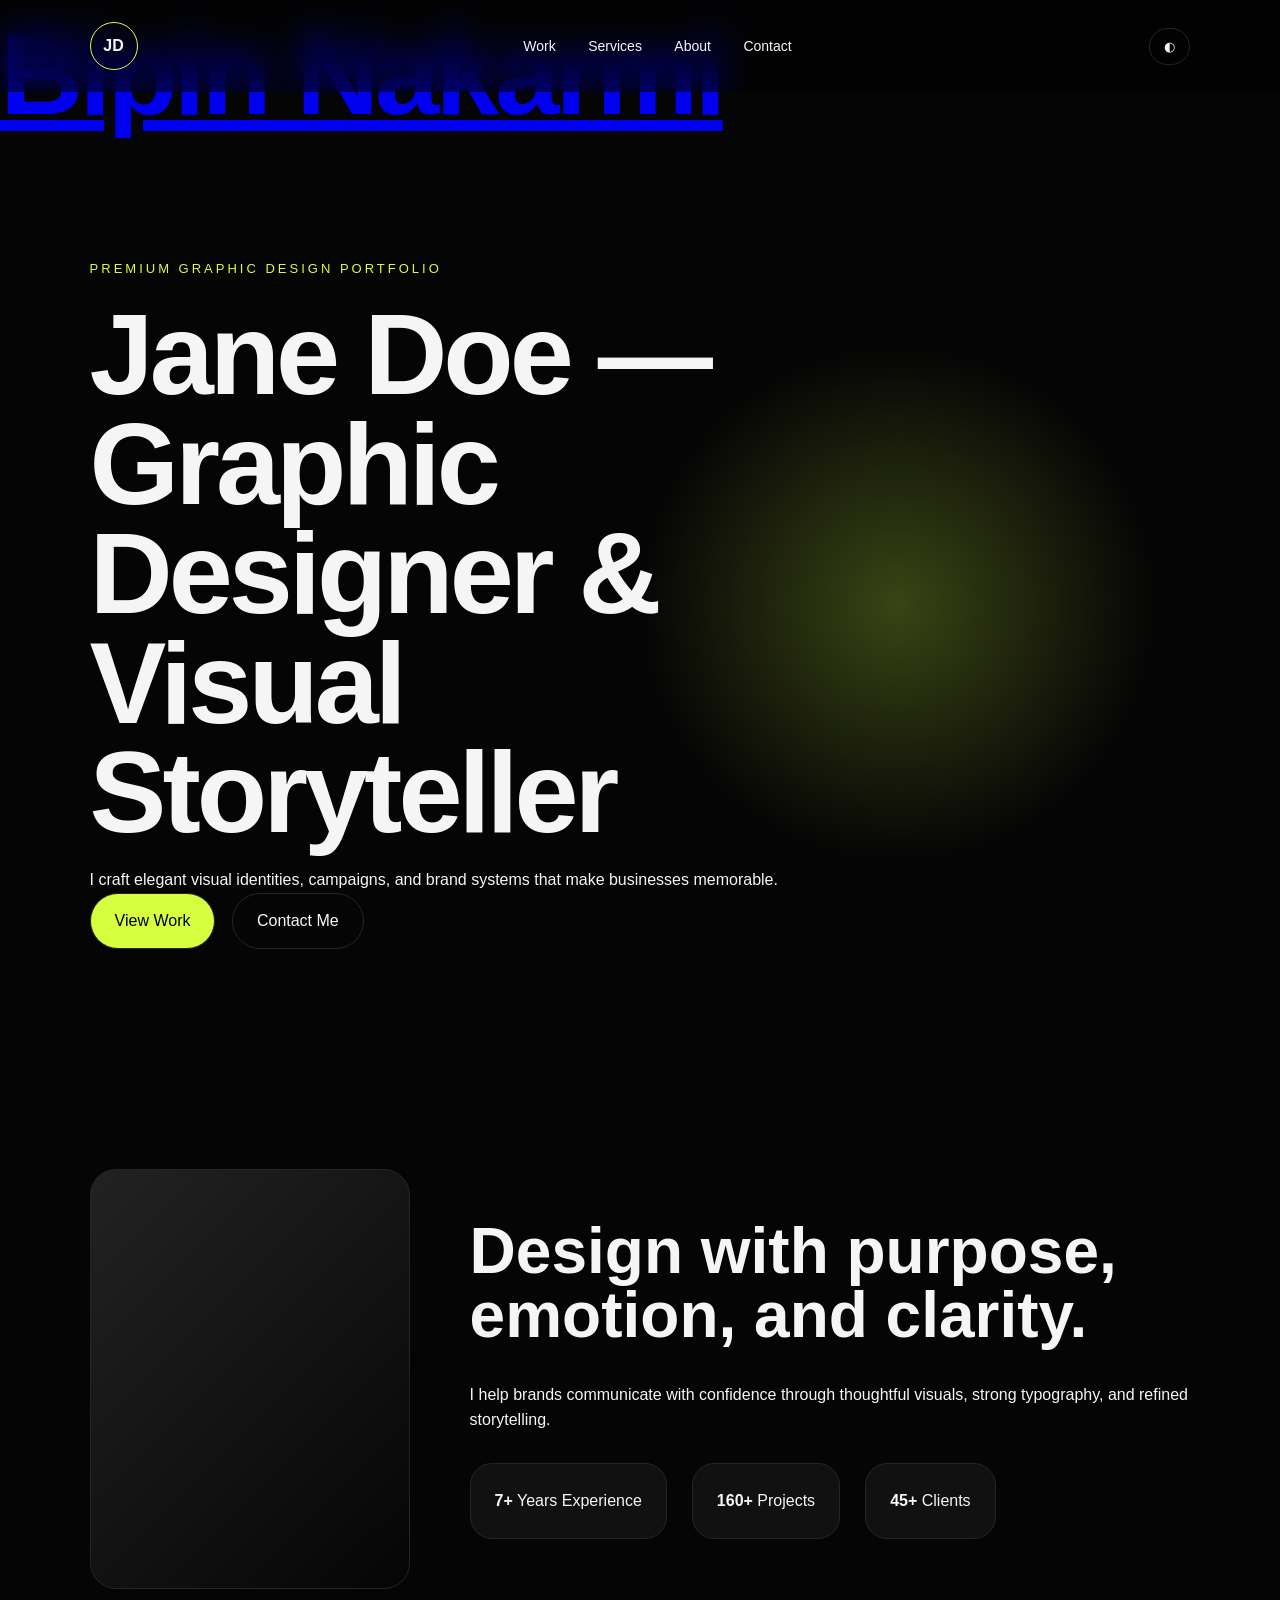
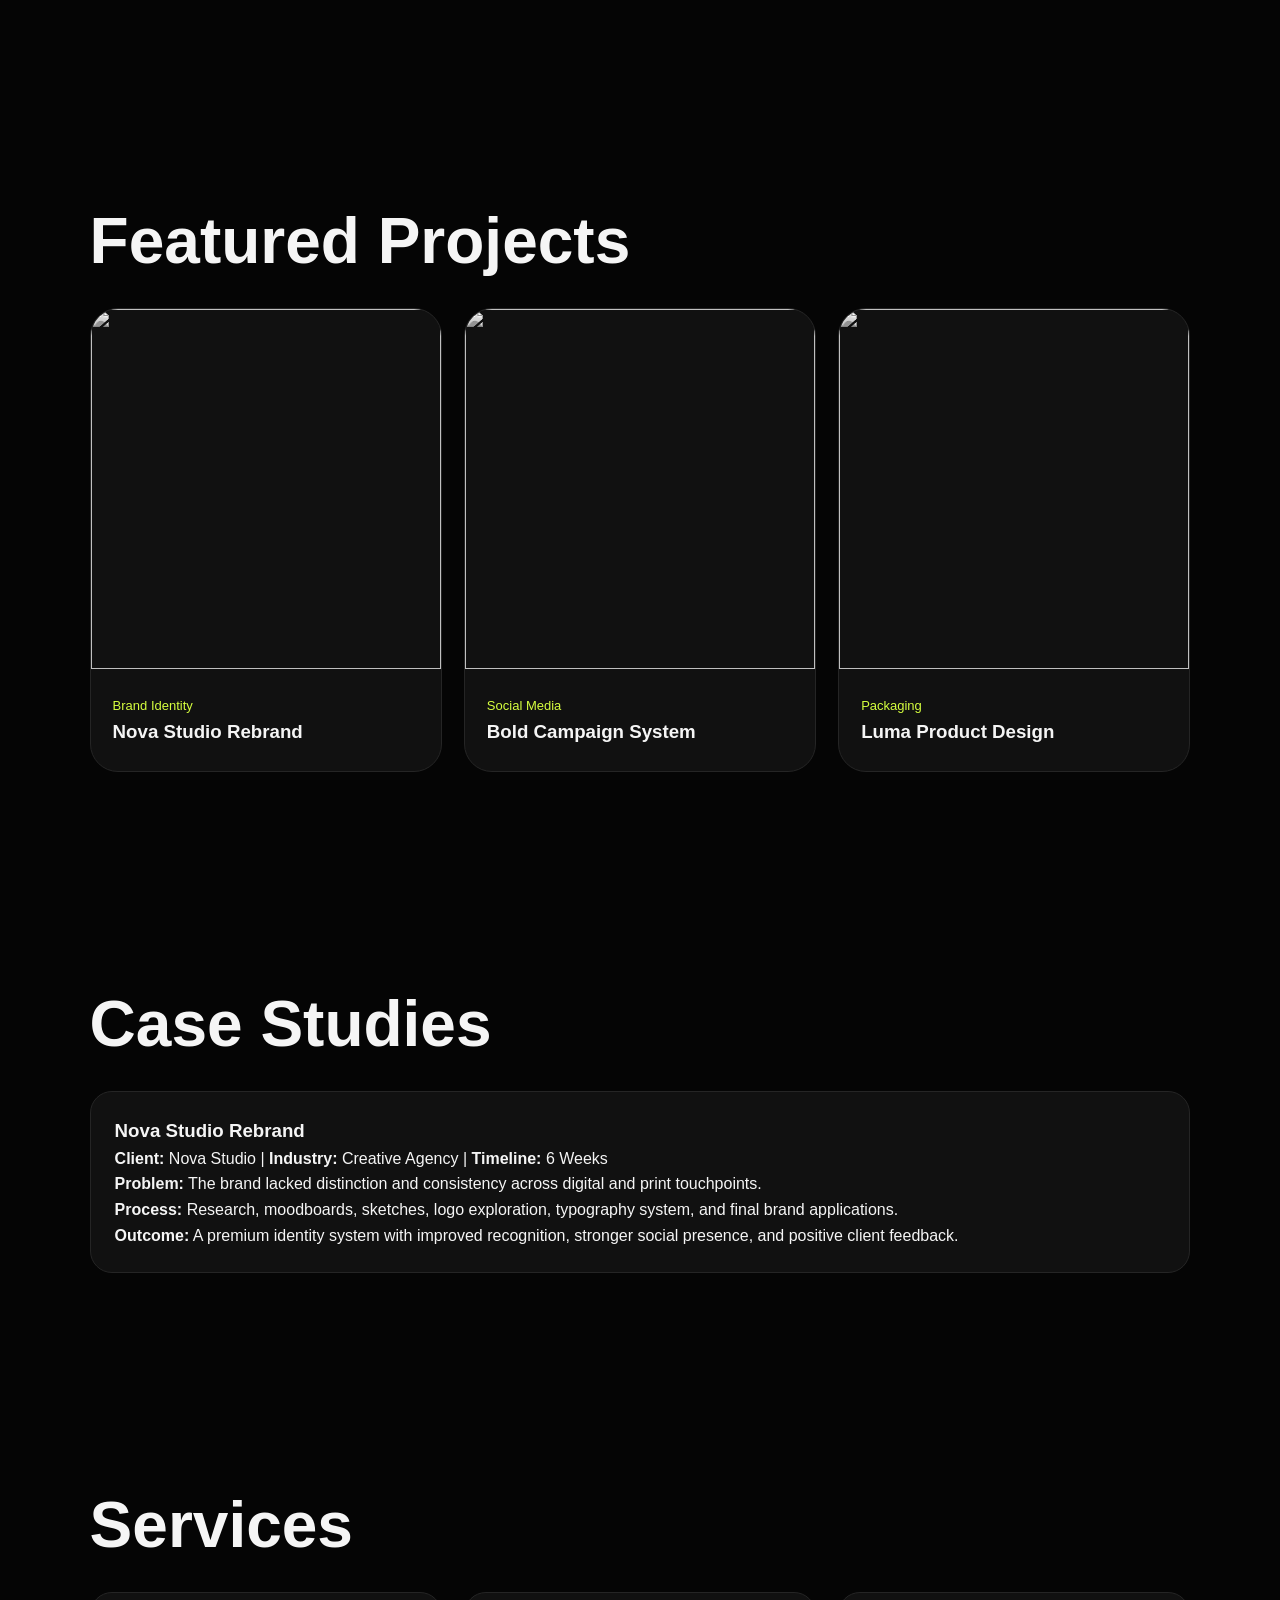
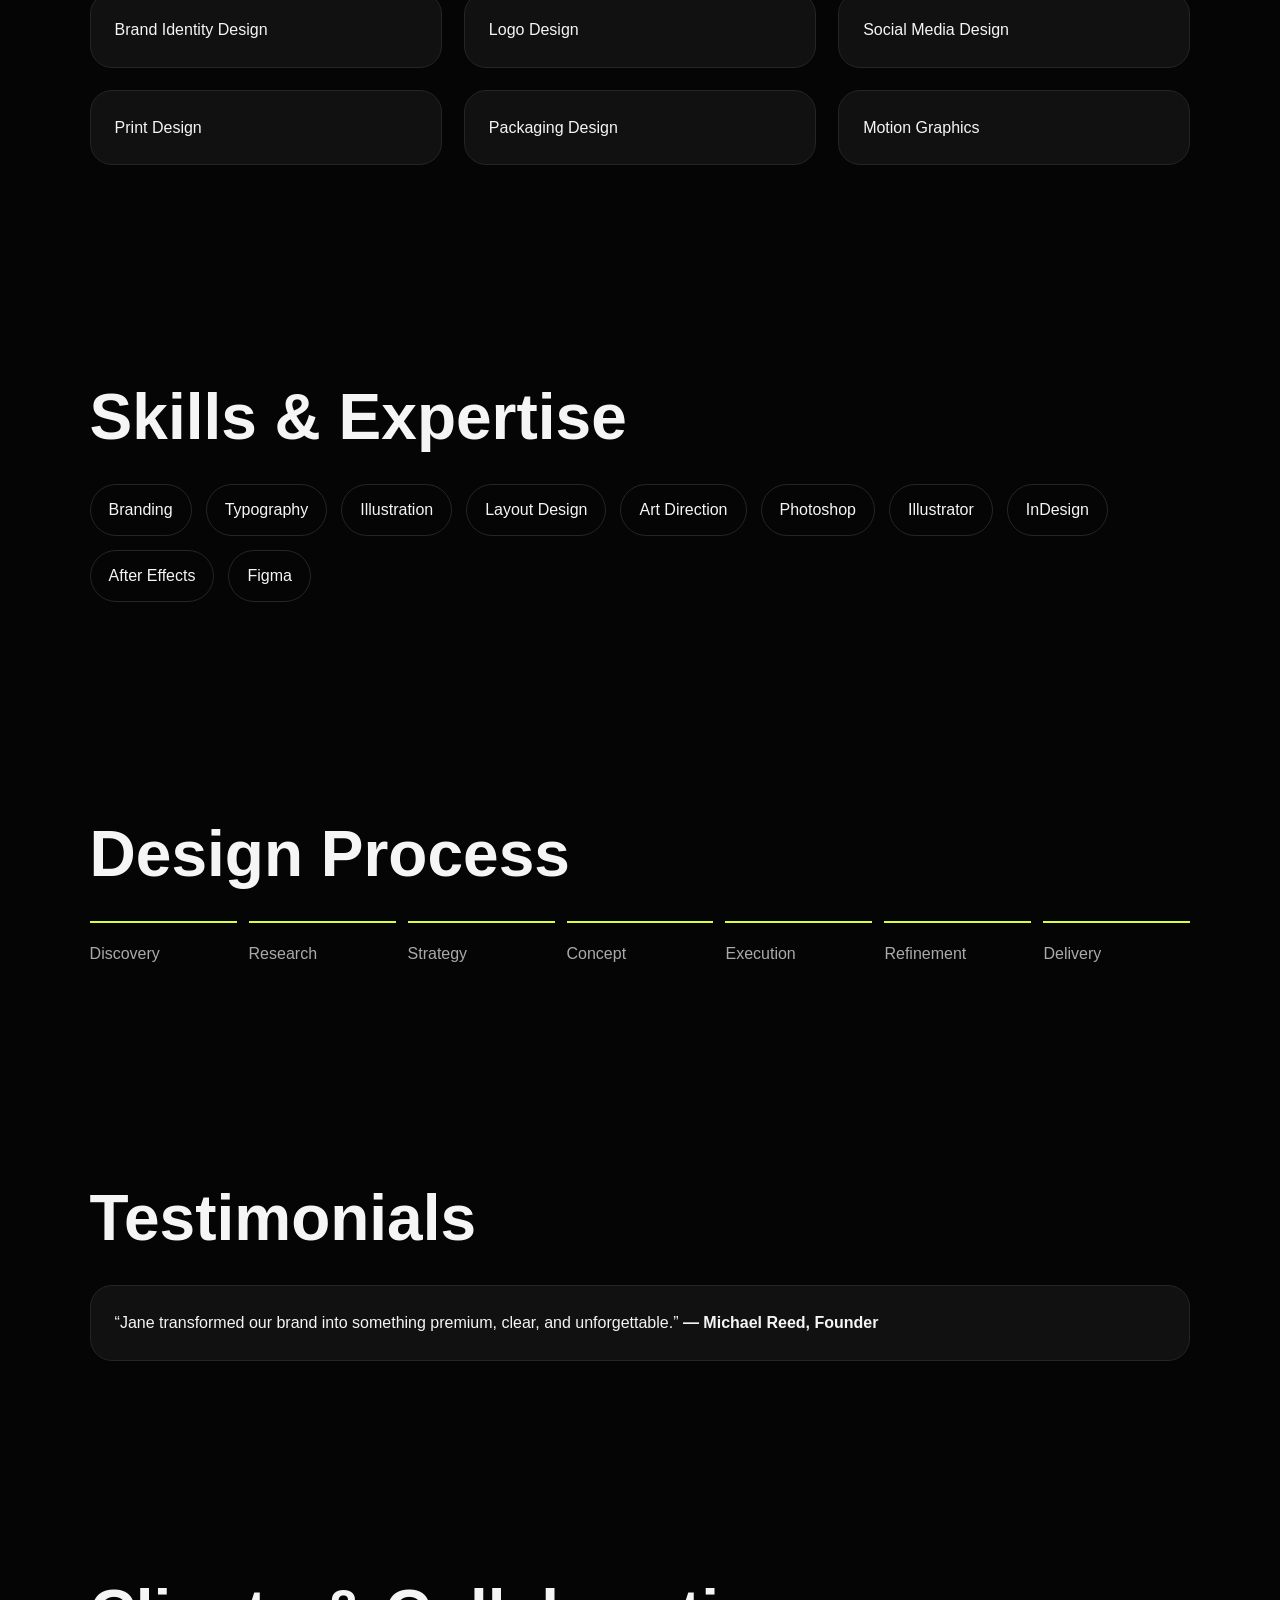
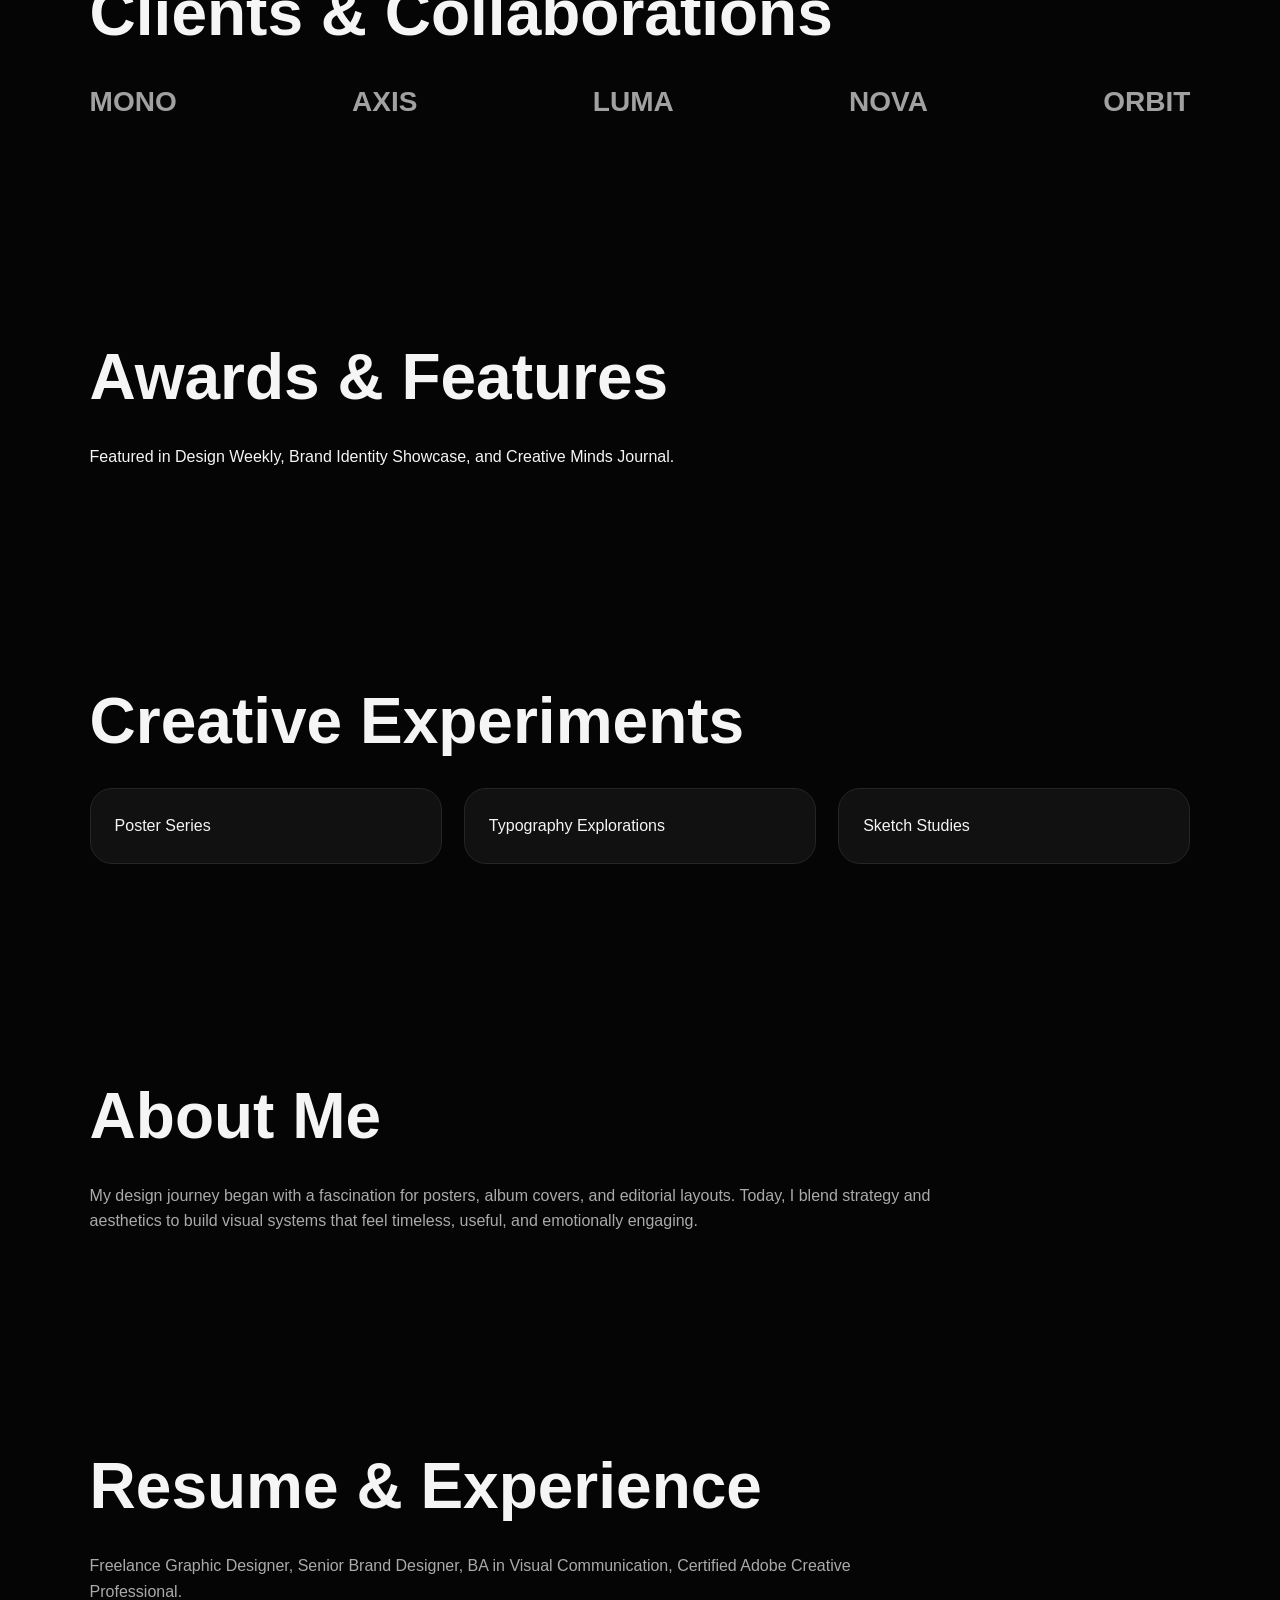
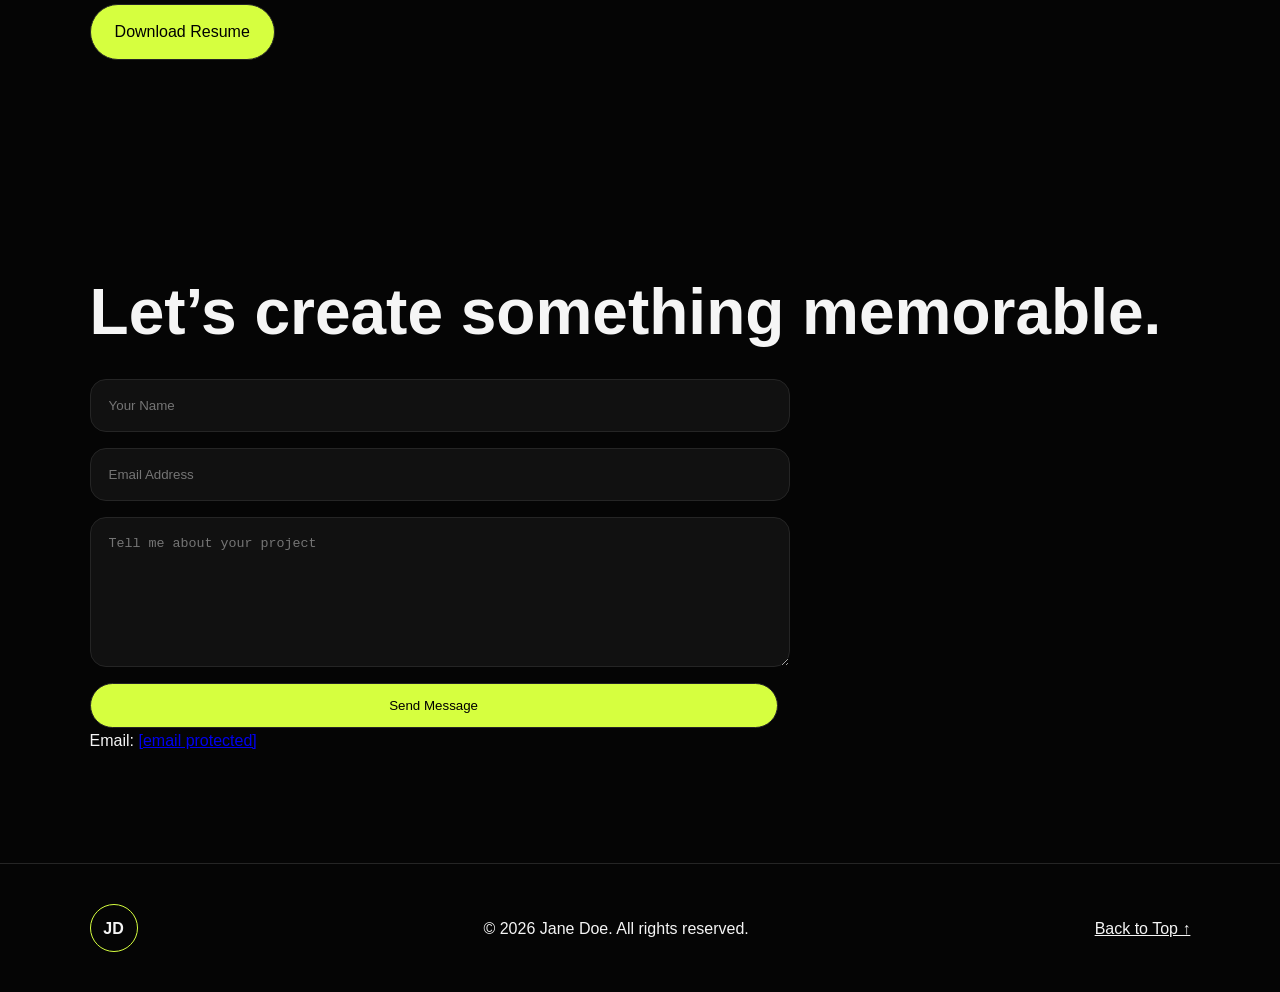
==== target.html @ 00a219ec "Add files via upload" ====
﻿<!DOCTYPE html>
<html lang="en-US">
  <head>
    <meta charset="UTF-8">
    <meta http-equiv="X-UA-Compatible" content="IE=edge">
    <meta name="viewport" content="width=device-width, initial-scale=1">

<!-- Begin Jekyll SEO tag v2.8.0 -->
<title>Bipin Nakarmi</title>
<meta name="generator" content="Jekyll v3.10.0" />
<meta property="og:title" content="Bipin Nakarmi" />
<meta property="og:locale" content="en_US" />
<link rel="canonical" href="https://www.bipinnakarmi.com.np/" />
<meta property="og:url" content="http://www.bipinnakarmi.com.np/" />
<meta property="og:site_name" content="Bipin Nakarmi" />
<meta property="og:type" content="website" />
<meta name="twitter:card" content="summary" />
<meta property="twitter:title" content="Bipin Nakarmi" />
<script type="application/ld+json">
{"@context":"https://schema.org","@type":"WebSite","headline":"Bipin Nakarmi","name":"Bipin Nakarmi","url":"http://www.bipinnakarmi.com.np/"}</script>
<!-- End Jekyll SEO tag -->

    <link rel="stylesheet" href="/assets/css/style.css?v=c617bce2eb2fd1f163f6e310b7a7522ed355b4c9">
    <!-- start custom head snippets, customize with your own _includes/head-custom.html file -->

<!-- Setup Google Analytics -->



<!-- You can set your favicon here -->
<!-- link rel="shortcut icon" type="image/x-icon" href="/favicon.ico" -->

<!-- end custom head snippets -->

  </head>
  <body>
    <div class="container-lg px-3 my-5 markdown-body">
      
      <h1><a href="https://www.bipinnakarmi.com.np/">Bipin Nakarmi</a></h1>
      

      <html lang="en">
<head>
  <meta charset="UTF-8" />
  <meta name="viewport" content="width=device-width, initial-scale=1.0" />
  <title>Jane Doe — Graphic Designer</title>
  <link rel="stylesheet" href="style.css" />
</head>
<body>
  <header class="header">
    <div class="logo">JD</div>
    <nav>
      <a href="#work">Work</a>
      <a href="#services">Services</a>
      <a href="#about">About</a>
      <a href="#contact">Contact</a>
    </nav>
    <button id="themeToggle">◐</button>
  </header>

  <section class="hero" id="top">
    <div class="orb"></div>
    <div class="hero-content">
      <p class="eyebrow">Premium Graphic Design Portfolio</p>
      <h1>Jane Doe — Graphic Designer &amp; Visual Storyteller</h1>
      <p>I craft elegant visual identities, campaigns, and brand systems that make businesses memorable.</p>
      <div class="buttons">
        <a href="#work" class="btn primary">View Work</a>
        <a href="#contact" class="btn">Contact Me</a>
      </div>
    </div>
  </section>

  <section class="about-preview">
    <div class="portrait"></div>
    <div>
      <h2>Design with purpose, emotion, and clarity.</h2>
      <p>I help brands communicate with confidence through thoughtful visuals, strong typography, and refined storytelling.</p>
      <div class="stats">
        <span><b>7+</b> Years Experience</span>
        <span><b>160+</b> Projects</span>
        <span><b>45+</b> Clients</span>
      </div>
    </div>
  </section>

  <section id="work">
    <h2>Featured Projects</h2>
    <div class="grid projects">
      <article class="project" data-case="case1">
        <img src="https://images.unsplash.com/photo-1626785774573-4b799315345d?auto=format&amp;fit=crop&amp;w=900&amp;q=80" />
        <span>Brand Identity</span>
        <h3>Nova Studio Rebrand</h3>
      </article>
      <article class="project" data-case="case2">
        <img src="https://images.unsplash.com/photo-1618005182384-a83a8bd57fbe?auto=format&amp;fit=crop&amp;w=900&amp;q=80" />
        <span>Social Media</span>
        <h3>Bold Campaign System</h3>
      </article>
      <article class="project" data-case="case3">
        <img src="https://images.unsplash.com/photo-1613909207039-6b173b755cc1?auto=format&amp;fit=crop&amp;w=900&amp;q=80" />
        <span>Packaging</span>
        <h3>Luma Product Design</h3>
      </article>
    </div>
  </section>

  <section class="case-studies">
    <h2>Case Studies</h2>
    <div class="case-card">
      <h3>Nova Studio Rebrand</h3>
      <p><b>Client:</b> Nova Studio | <b>Industry:</b> Creative Agency | <b>Timeline:</b> 6 Weeks</p>
      <p><b>Problem:</b> The brand lacked distinction and consistency across digital and print touchpoints.</p>
      <p><b>Process:</b> Research, moodboards, sketches, logo exploration, typography system, and final brand applications.</p>
      <p><b>Outcome:</b> A premium identity system with improved recognition, stronger social presence, and positive client feedback.</p>
    </div>
  </section>

  <section id="services">
    <h2>Services</h2>
    <div class="grid cards">
      <div>Brand Identity Design</div>
      <div>Logo Design</div>
      <div>Social Media Design</div>
      <div>Print Design</div>
      <div>Packaging Design</div>
      <div>Motion Graphics</div>
    </div>
  </section>

  <section>
    <h2>Skills &amp; Expertise</h2>
    <div class="skills">
      <span>Branding</span><span>Typography</span><span>Illustration</span><span>Layout Design</span>
      <span>Art Direction</span><span>Photoshop</span><span>Illustrator</span><span>InDesign</span>
      <span>After Effects</span><span>Figma</span>
    </div>
  </section>

  <section>
    <h2>Design Process</h2>
    <div class="timeline">
      <div>Discovery</div><div>Research</div><div>Strategy</div><div>Concept</div>
      <div>Execution</div><div>Refinement</div><div>Delivery</div>
    </div>
  </section>

  <section>
    <h2>Testimonials</h2>
    <div class="testimonial">
      “Jane transformed our brand into something premium, clear, and unforgettable.”
      <strong>— Michael Reed, Founder</strong>
    </div>
  </section>

  <section>
    <h2>Clients &amp; Collaborations</h2>
    <div class="logos">
      <span>MONO</span><span>AXIS</span><span>LUMA</span><span>NOVA</span><span>ORBIT</span>
    </div>
  </section>

  <section>
    <h2>Awards &amp; Features</h2>
    <p class="muted">Featured in Design Weekly, Brand Identity Showcase, and Creative Minds Journal.</p>
  </section>

  <section>
    <h2>Creative Experiments</h2>
    <div class="grid cards">
      <div>Poster Series</div><div>Typography Explorations</div><div>Sketch Studies</div>
    </div>
  </section>

  <section id="about">
    <h2>About Me</h2>
    <p class="wide">My design journey began with a fascination for posters, album covers, and editorial layouts. Today, I blend strategy and aesthetics to build visual systems that feel timeless, useful, and emotionally engaging.</p>
  </section>

  <section>
    <h2>Resume &amp; Experience</h2>
    <p class="wide">Freelance Graphic Designer, Senior Brand Designer, BA in Visual Communication, Certified Adobe Creative Professional.</p>
    <a href="#" class="btn primary">Download Resume</a>
  </section>

  <section id="contact">
    <h2>Let’s create something memorable.</h2>
    <form>
      <input type="text" placeholder="Your Name" required="" />
      <input type="email" placeholder="Email Address" required="" />
      <textarea placeholder="Tell me about your project"></textarea>
      <button class="btn primary" type="submit">Send Message</button>
    </form>
    <p>Email: <a href="/cdn-cgi/l/email-protection" class="__cf_email__" data-cfemail="ee868b828281ae848f808b8a818bc08d8183">[email&#160;protected]</a></p>
  </section>

  <footer>
    <div class="logo">JD</div>
    <p>© 2026 Jane Doe. All rights reserved.</p>
    <a href="#top">Back to Top ↑</a>
  </footer>

  <script data-cfasync="false" src="/cdn-cgi/scripts/5c5dd728/cloudflare-static/email-decode.min.js"></script><script src="script.js"></script>
<script type="module" src="https://static.cloudflareinsights.com/beacon.min.js/v4513226cdae34746b4dedf0b4dfa099e1781791509496" integrity="sha512-ZE9pZaUXND66v380QUtch/5sE9tPFh2zg45pR2PB0CVkCtOREv2AJKkSidISWkysEuQ0EH8faUU5du78bx87UQ==" data-cf-beacon='{"version":"2024.11.0","token":"11807308f27240489128e646a64eb973","r":1}' crossorigin="anonymous"></script>
</body>
</html>


      
    </div>
    <script src="https://cdnjs.cloudflare.com/ajax/libs/anchor-js/4.1.0/anchor.min.js" integrity="sha256-lZaRhKri35AyJSypXXs4o6OPFTbTmUoltBbDCbdzegg=" crossorigin="anonymous"></script>
    <script>anchors.add();</script>
  </body>
</html>
---- style.css ----
:root {
  --bg: #050505;
  --card: #111;
  --text: #f5f5f5;
  --muted: #aaa;
  --accent: #d6ff3f;
  --line: #252525;
}

.light {
  --bg: #f4f4f0;
  --card: #fff;
  --text: #080808;
  --muted: #555;
  --accent: #111;
  --line: #ddd;
}

* {
  margin: 0;
  padding: 0;
  box-sizing: border-box;
}

html {
  scroll-behavior: smooth;
}

body {
  font-family: Inter, Arial, sans-serif;
  background: var(--bg);
  color: var(--text);
  line-height: 1.6;
}

.header {
  position: fixed;
  top: 0;
  width: 100%;
  padding: 22px 7%;
  display: flex;
  justify-content: space-between;
  align-items: center;
  backdrop-filter: blur(18px);
  background: rgba(0,0,0,.45);
  z-index: 10;
}

.logo {
  width: 48px;
  height: 48px;
  border: 1px solid var(--accent);
  display: grid;
  place-items: center;
  border-radius: 50%;
  font-weight: 800;
}

nav a {
  color: var(--text);
  text-decoration: none;
  margin-left: 28px;
  font-size: 14px;
}

#themeToggle {
  background: none;
  color: var(--text);
  border: 1px solid var(--line);
  padding: 10px 14px;
  border-radius: 999px;
  cursor: pointer;
}

section {
  padding: 110px 7%;
}

.hero {
  min-height: 100vh;
  display: flex;
  align-items: center;
  position: relative;
  overflow: hidden;
}

.orb {
  position: absolute;
  width: 560px;
  height: 560px;
  right: 8%;
  border-radius: 50%;
  background: radial-gradient(circle, rgba(214,255,63,.25), transparent 65%);
  animation: float 6s ease-in-out infinite;
}

.hero-content {
  max-width: 850px;
  z-index: 1;
}

.eyebrow {
  color: var(--accent);
  text-transform: uppercase;
  letter-spacing: 3px;
  font-size: 13px;
}

h1 {
  font-size: clamp(48px, 9vw, 120px);
  line-height: .95;
  letter-spacing: -4px;
  margin: 20px 0;
}

h2 {
  font-size: clamp(34px, 5vw, 64px);
  line-height: 1;
  margin-bottom: 35px;
}

.btn {
  display: inline-block;
  padding: 14px 24px;
  border: 1px solid var(--line);
  border-radius: 999px;
  color: var(--text);
  text-decoration: none;
  margin-right: 12px;
  transition: .3s;
}

.btn:hover,
.primary {
  background: var(--accent);
  color: #000;
}

.about-preview {
  display: grid;
  grid-template-columns: 320px 1fr;
  gap: 60px;
  align-items: center;
}

.portrait {
  height: 420px;
  border-radius: 26px;
  background: linear-gradient(135deg, #222, #050505);
  border: 1px solid var(--line);
}

.stats {
  display: flex;
  gap: 25px;
  margin-top: 30px;
  flex-wrap: wrap;
}

.stats span,
.case-card,
.cards div,
.testimonial {
  background: var(--card);
  border: 1px solid var(--line);
  border-radius: 22px;
  padding: 24px;
}

.grid {
  display: grid;
  grid-template-columns: repeat(3, 1fr);
  gap: 22px;
}

.project {
  background: var(--card);
  border-radius: 28px;
  overflow: hidden;
  border: 1px solid var(--line);
  cursor: pointer;
  transition: .4s;
}

.project:hover {
  transform: translateY(-10px);
}

.project img {
  width: 100%;
  height: 360px;
  object-fit: cover;
  filter: grayscale(100%);
  transition: .4s;
}

.project:hover img {
  filter: grayscale(0%);
  transform: scale(1.05);
}

.project span,
.project h3 {
  padding: 0 22px;
}

.project span {
  display: block;
  color: var(--accent);
  margin-top: 20px;
  font-size: 13px;
}

.project h3 {
  padding-bottom: 24px;
}

.skills {
  display: flex;
  gap: 14px;
  flex-wrap: wrap;
}

.skills span {
  border: 1px solid var(--line);
  padding: 12px 18px;
  border-radius: 999px;
}

.timeline {
  display: grid;
  grid-template-columns: repeat(7, 1fr);
  gap: 12px;
}

.timeline div {
  border-top: 2px solid var(--accent);
  padding-top: 18px;
  color: var(--muted);
}

.logos {
  display: flex;
  justify-content: space-between;
  gap: 20px;
  flex-wrap: wrap;
  opacity: .65;
  font-size: 28px;
  font-weight: 800;
}

.wide {
  max-width: 850px;
  color: var(--muted);
}

form {
  max-width: 700px;
  display: grid;
  gap: 16px;
}

input,
textarea {
  width: 100%;
  padding: 18px;
  background: var(--card);
  border: 1px solid var(--line);
  color: var(--text);
  border-radius: 16px;
}

textarea {
  min-height: 150px;
}

footer {
  padding: 40px 7%;
  border-top: 1px solid var(--line);
  display: flex;
  justify-content: space-between;
  align-items: center;
}

footer a {
  color: var(--text);
}

@keyframes float {
  0%, 100% { transform: translateY(0); }
  50% { transform: translateY(-30px); }
}

.reveal {
  opacity: 0;
  transform: translateY(40px);
  transition: .8s;
}

.reveal.active {
  opacity: 1;
  transform: translateY(0);
}

@media(max-width: 900px) {
  nav {
    display: none;
  }

  .about-preview,
  .grid,
  .timeline {
    grid-template-columns: 1fr;
  }

  footer {
    flex-direction: column;
    gap: 20px;
  }
}
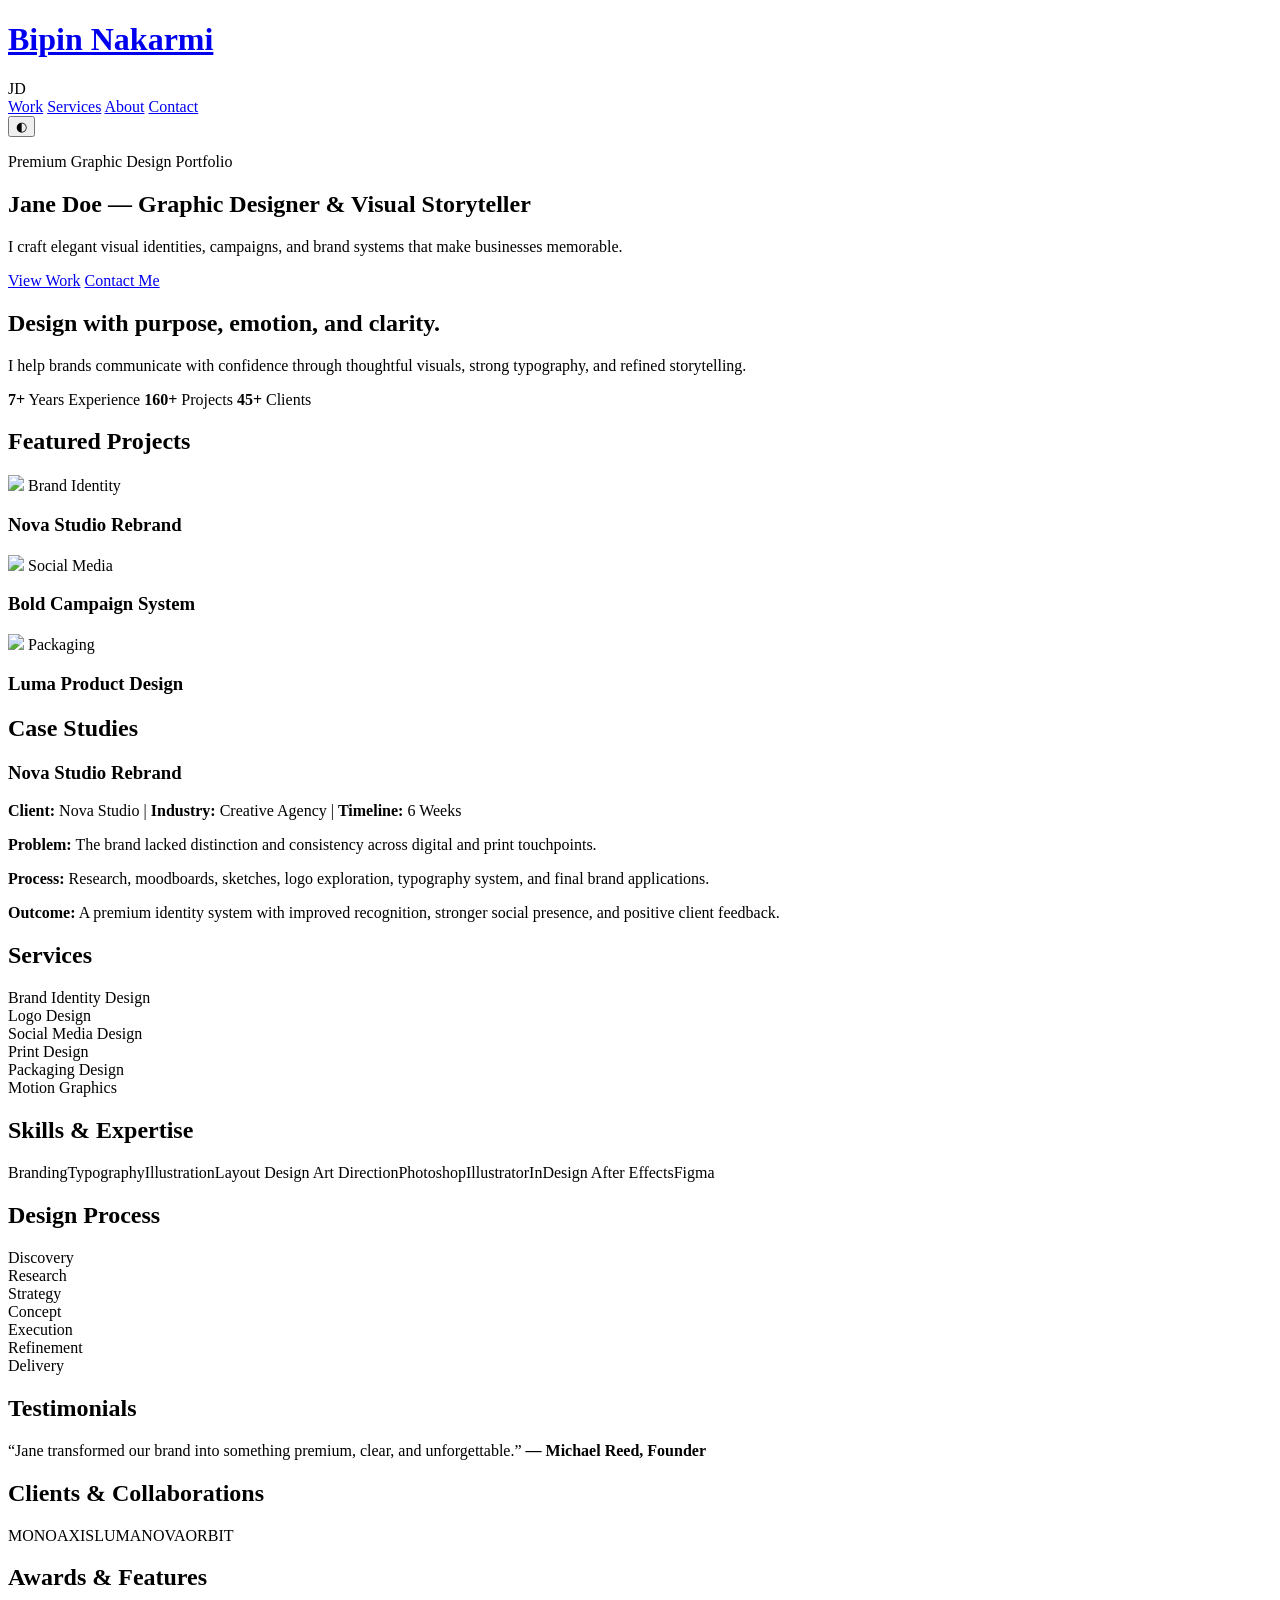
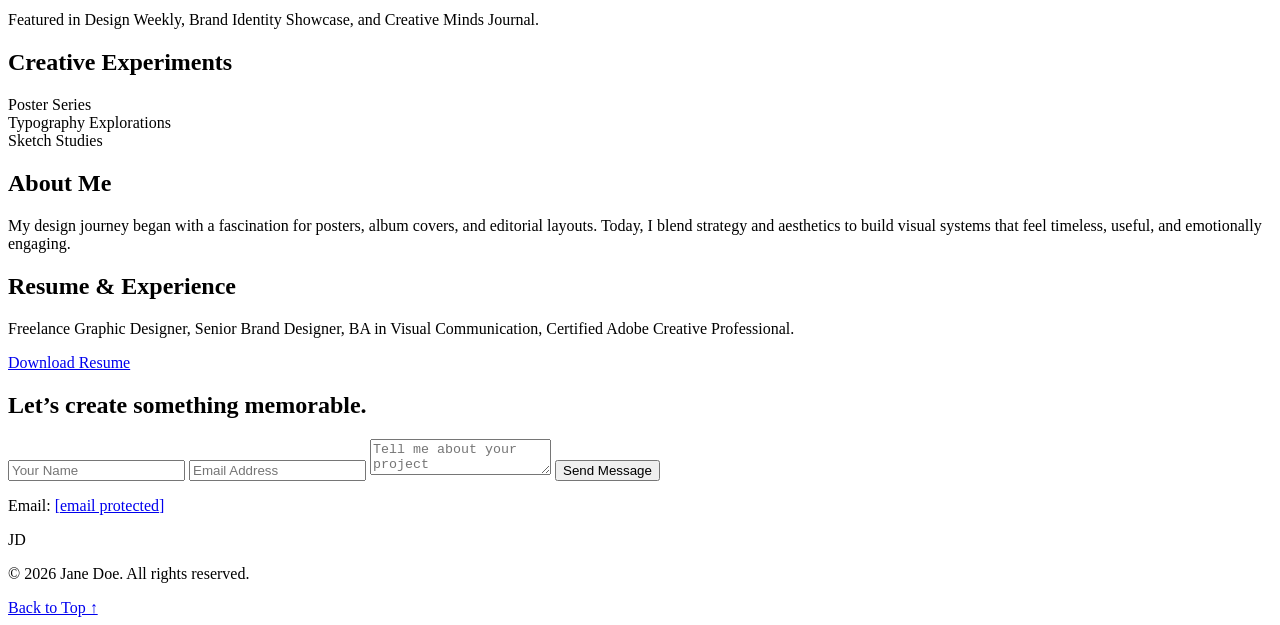
==== commit 30a9b26b: "Add files via upload" ====
--- a/target.html
+++ b/target.html
@@ -212,4 +212,4 @@
     <script>anchors.add();</script>
   </body>
 </html>
-
+
